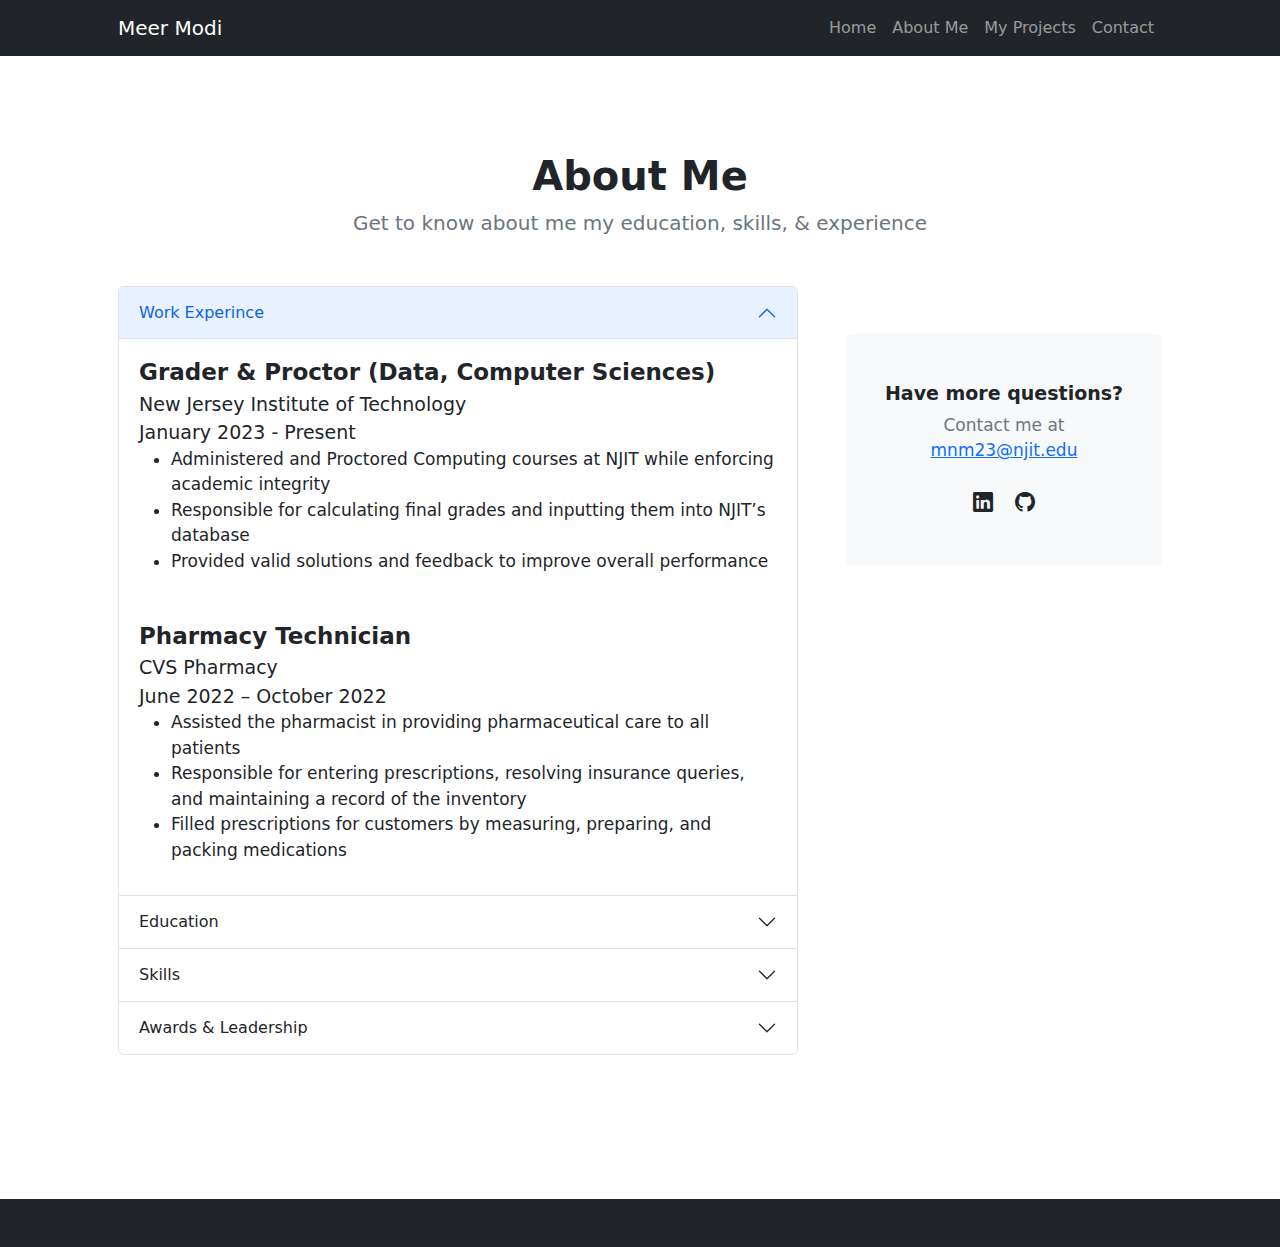
==== aboutMe.html @ 2c604c2f "removing nav link" ====
<!DOCTYPE html>
<html lang="en">
    <head>
        <meta charset="utf-8" />
        <meta name="viewport" content="width=device-width, initial-scale=1, shrink-to-fit=no" />
        <meta name="description" content="Meer Modi">
        <meta name="author" content="Meer Modi" />
        <title>FAQ</title>
        <!-- Favicon-->
        <link rel="icon" type="image/x-icon" href="assets/favicon.ico" />
        <!-- Bootstrap icons-->
        <link href="https://cdn.jsdelivr.net/npm/bootstrap-icons@1.5.0/font/bootstrap-icons.css" rel="stylesheet" />
        <!-- Core theme CSS (includes Bootstrap)-->
        <link href="css/styles.css" rel="stylesheet" />
    </head>
    <body class="d-flex flex-column h-100">
        <div id="loading-section">
            <div class="spinner">
                <div></div>
                <div></div>
                <div></div>
                <div></div>
                <div></div>
                <div></div>
                
            </div>
        </div>
        <main class="flex-shrink-0">
            <!-- Navigation-->
            <nav class="navbar navbar-expand-lg navbar-dark bg-dark">
                <div class="container px-5">
                    <a class="navbar-brand" href="index.html">Meer Modi</a>
                    <button class="navbar-toggler" type="button" data-bs-toggle="collapse" data-bs-target="#navbarSupportedContent" aria-controls="navbarSupportedContent" aria-expanded="false" aria-label="Toggle navigation"><span class="navbar-toggler-icon"></span></button>
                    <div class="collapse navbar-collapse" id="navbarSupportedContent">
                        <ul class="navbar-nav ms-auto mb-2 mb-lg-0">
                            <li class="nav-item"><a class="nav-link" href="index.html">Home</a></li>
                            <li class="nav-item"><a class="nav-link" href="aboutMe.html">About Me</a></li>
                            <li class="nav-item"><a class="nav-link" href="myProjects.html">My Projects</a></li>
                            <li class="nav-item"><a class="nav-link" href="contact.html">Contact</a></li>
                            <!-- <li class="nav-item dropdown">
                                <a class="nav-link dropdown-toggle" id="navbarDropdownPortfolio" href="#" role="button" data-bs-toggle="dropdown" aria-expanded="false">Portfolio</a>
                                <ul class="dropdown-menu dropdown-menu-end" aria-labelledby="navbarDropdownPortfolio">
                                    <li><a class="dropdown-item" href="portfolio-overview.html">Portfolio Overview</a></li>
                                    <li><a class="dropdown-item" href="portfolio-item.html">Portfolio Item</a></li>
                                </ul>
                            </li> -->
                        </ul>
                    </div>
                </div>
            </nav>
            <!-- Page Content-->
            <section class="py-5">
                <div class="container px-5 my-5">
                    <div class="text-center mb-5">
                        <h1 class="fw-bolder">About Me</h1>
                        <p class="lead fw-normal text-muted mb-0">Get to know about me my education, skills, & experience</p>
                    </div>
                    <div class="row gx-5">
                        <div class="col-xl-8">
                            <!-- FAQ Accordion 1-->
                            <div class="accordion mb-5" id="accordionExample">
                                <div class="accordion-item">
                                    <h3 class="accordion-header" id="headingOne"><button class="accordion-button" type="button" data-bs-toggle="collapse" data-bs-target="#collapseOne" aria-expanded="true" aria-controls="collapseOne">Work Experince </button></h3>
                                    <div class="accordion-collapse collapse show" id="collapseOne" aria-labelledby="headingOne" data-bs-parent="#accordionExample">
                                        <div class="accordion-body" style="font-size: 19px;">
                                            <strong style="font-size: 23px;">Grader & Proctor (Data, Computer Sciences)</strong><br>
                                            New Jersey Institute of Technology<br>
                                            January 2023 - Present
                                            <ul>
                                                <li style="font-size: 17px;">Administered and Proctored Computing courses at NJIT while enforcing academic integrity</li>
                                                <li style="font-size: 17px;">Responsible for calculating final grades and inputting them into NJIT’s database</li>
                                                <li style="font-size: 17px;">Provided valid solutions and feedback to improve overall performance</li>
                                            </ul><br>
 
                                            <strong style="font-size: 23px;">Pharmacy Technician</strong><br>
                                            CVS Pharmacy<br>
                                            June 2022 – October 2022
                                            <ul>
                                                <li style="font-size: 17px;">Assisted the pharmacist in providing pharmaceutical care to all patients</li>
                                                <li style="font-size: 17px;">Responsible for entering prescriptions, resolving insurance queries, and maintaining a record of the inventory</li>
                                                <li style="font-size: 17px;">Filled prescriptions for customers by measuring, preparing, and packing medications</li>                                             
                                            </ul>
                                        </div>
                                    </div>
                                </div>
                                <div class="accordion-item">
                                    <h3 class="accordion-header" id="headingTwo"><button class="accordion-button collapsed" type="button" data-bs-toggle="collapse" data-bs-target="#collapseTwo" aria-expanded="false" aria-controls="collapseTwo">Education</button></h3>
                                    <div class="accordion-collapse collapse" id="collapseTwo" aria-labelledby="headingTwo" data-bs-parent="#accordionExample">
                                        <div class="accordion-body" style="font-size: 19px;">
                                            <strong style="font-size: 23px;">New Jersey Institute of Technology</strong><br>
                                            September 2022 - May 2026<br>
                                            <ul>
                                                <li style="font-size: 17px;">GPA: 3.7</li>
                                                <li style="font-size: 17px;">Dean’s List: Fall 2022, Spring 2023</li>
                                            </ul>
                                        </div>
                                    </div>
                                </div>
                                <div class="accordion-item">
                                    <h3 class="accordion-header" id="headingThree"><button class="accordion-button collapsed" type="button" data-bs-toggle="collapse" data-bs-target="#collapseThree" aria-expanded="false" aria-controls="collapseThree">Skills</button></h3>
                                    <div class="accordion-collapse collapse" id="collapseThree" aria-labelledby="headingThree" data-bs-parent="#accordionExample">
                                        <div class="accordion-body" style="font-size: 17px;">
                                            <strong style="font-size: 23px;">Technical</strong><br>
                                            Java, JavaFX, API Integration, PHP, phpMyAdmin, JavaScript, Python, SQL, HTML, CSS, Kotlin, Android Studio, Linux, jQuery<br><br>
                                            <strong style="font-size: 23px;">General</strong> <br>
                                            Problem Solving, Time management, Teamwork, Adaptability, Critical Thinking and Creativity

                                        </div>
                                    </div>
                                </div>
                                <div class="accordion-item">
                                    <h3 class="accordion-header" id="headingFour"><button class="accordion-button collapsed" type="button" data-bs-toggle="collapse" data-bs-target="#collapseFour" aria-expanded="false" aria-controls="collapseFour">Awards & Leadership</button></h3>
                                    <div class="accordion-collapse collapse" id="collapseFour" aria-labelledby="headingFour" data-bs-parent="#accordionExample">
                                        <div class="accordion-body" style="font-size: 19px;">
                                            <strong style="font-size: 23px;">NJIT Cricket Club, Event Coordinator</strong><br>
                                            January 2023 – Present<br>
                                            <ul>
                                                <li style="font-size: 17px;">Managed events, prepared logistics, and communicated with the department for setting up tournament.</li>
                                            </ul>
                                            <strong style="font-size: 23px;">NJ Technology Student Association, Award</strong><br>
                                            June 2022<br>
                                            <ul>
                                                <li style="font-size: 17px;">Awarded the third rank in a website development competition at the state level in New Jersey.</li>
                                            </ul>
                                            <strong style="font-size: 23px;">Chess Club, President</strong><br>
                                            September 2021 – June 2022<br>
                                            <ul>
                                                <li style="font-size: 17px;">Managed the organization, planning, and execution of events every academic semester including competitions.</li>
                                            </ul>
                                            

                                        </div>
                                    </div>
                                </div>
                            </div>
                        </div>
                        <div class="col-xl-4">
                            <div class="card border-0 bg-light mt-xl-5">
                                <div class="card-body p-4 py-lg-5">
                                    <div class="d-flex align-items-center justify-content-center">
                                        <div class="text-center">
                                            <div class="h6 fw-bolder" style="font-size: 19px;">Have more questions?</div>
                                            <p class="text-muted mb-4" style="font-size: 17px;">
                                                Contact me at
                                                <br />
                                                <a href="mailto:mnm23@njit.edu">mnm23@njit.edu</a>
                                            </p>
                                            <a class="fs-5 px-2 link-dark" href="https://www.linkedin.com/in/meermodi/"><i class="bi-linkedin"></i></a>
                                            <a class="fs-5 px-2 link-dark" href="https://github.com/MeerModii"><i class="bi bi-github"></i></a>

                                        </div>
                                    </div>
                                </div>
                            </div>
                        </div>
                    </div>
                </div>
            </section>
        </main>
        <!-- Footer-->
        <footer class="bg-dark py-4 mt-auto">
            <div class="container px-5">
                <div class="row align-items-center justify-content-between flex-column flex-sm-row">

                </div>
            </div>
        </footer>
        <!-- Bootstrap core JS-->
        <script src="https://cdn.jsdelivr.net/npm/bootstrap@5.2.3/dist/js/bootstrap.bundle.min.js"></script>
        <!-- Core theme JS-->
        <script src="js/scripts.js"></script>
        <script>
            document.addEventListener("DOMContentLoaded", function () {
                // Hide loading section once the content is loaded
                document.getElementById("loading-section").style.display = "none";
            });
        </script>
    </body>
</html>
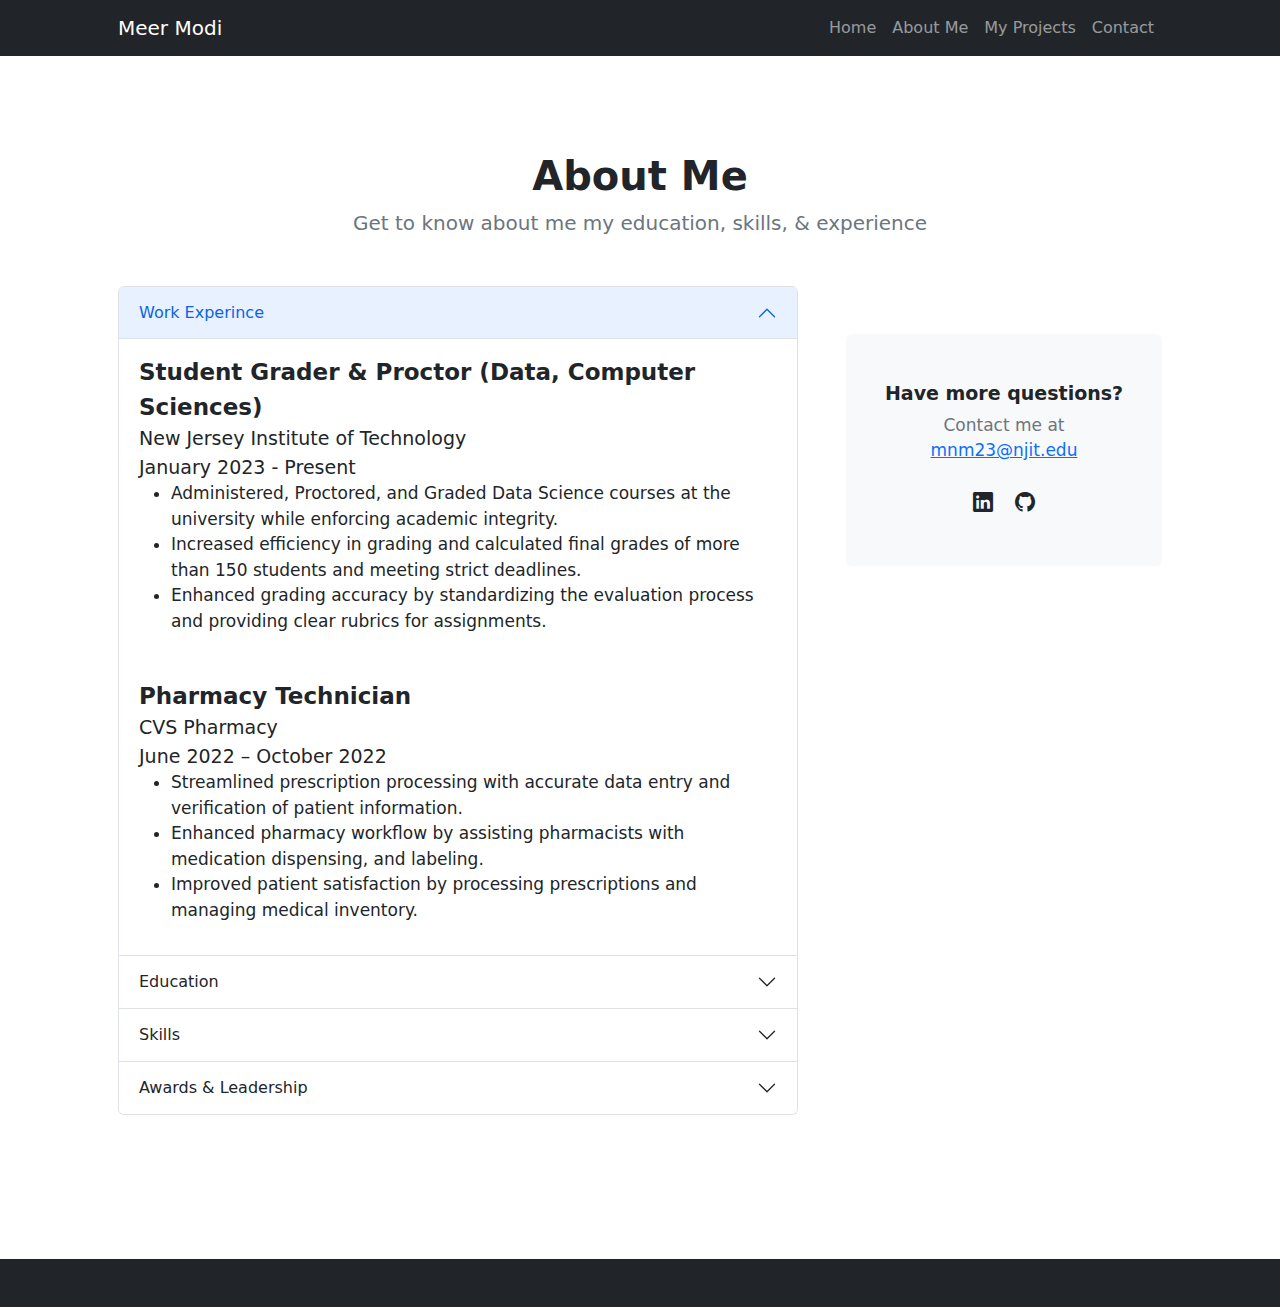
==== commit fec35f89: "updated resume, change in about me section" ====
--- a/aboutMe.html
+++ b/aboutMe.html
@@ -63,22 +63,22 @@
                                     <h3 class="accordion-header" id="headingOne"><button class="accordion-button" type="button" data-bs-toggle="collapse" data-bs-target="#collapseOne" aria-expanded="true" aria-controls="collapseOne">Work Experince </button></h3>
                                     <div class="accordion-collapse collapse show" id="collapseOne" aria-labelledby="headingOne" data-bs-parent="#accordionExample">
                                         <div class="accordion-body" style="font-size: 19px;">
-                                            <strong style="font-size: 23px;">Grader & Proctor (Data, Computer Sciences)</strong><br>
+                                            <strong style="font-size: 23px;">Student Grader & Proctor (Data, Computer Sciences)</strong><br>
                                             New Jersey Institute of Technology<br>
                                             January 2023 - Present
                                             <ul>
-                                                <li style="font-size: 17px;">Administered and Proctored Computing courses at NJIT while enforcing academic integrity</li>
-                                                <li style="font-size: 17px;">Responsible for calculating final grades and inputting them into NJIT’s database</li>
-                                                <li style="font-size: 17px;">Provided valid solutions and feedback to improve overall performance</li>
+                                                <li style="font-size: 17px;">Administered, Proctored, and Graded Data Science courses at the university while enforcing academic integrity.</li>
+                                                <li style="font-size: 17px;">Increased efficiency in grading and calculated final grades of more than 150 students and meeting strict deadlines.</li>
+                                                <li style="font-size: 17px;">Enhanced grading accuracy by standardizing the evaluation process and providing clear rubrics for assignments.</li>
                                             </ul><br>
  
                                             <strong style="font-size: 23px;">Pharmacy Technician</strong><br>
                                             CVS Pharmacy<br>
                                             June 2022 – October 2022
                                             <ul>
-                                                <li style="font-size: 17px;">Assisted the pharmacist in providing pharmaceutical care to all patients</li>
-                                                <li style="font-size: 17px;">Responsible for entering prescriptions, resolving insurance queries, and maintaining a record of the inventory</li>
-                                                <li style="font-size: 17px;">Filled prescriptions for customers by measuring, preparing, and packing medications</li>                                             
+                                                <li style="font-size: 17px;">Streamlined prescription processing with accurate data entry and verification of patient information.</li>
+                                                <li style="font-size: 17px;">Enhanced pharmacy workflow by assisting pharmacists with medication dispensing, and labeling.</li>
+                                                <li style="font-size: 17px;">Improved patient satisfaction by processing prescriptions and managing medical inventory.</li>
                                             </ul>
                                         </div>
                                     </div>
@@ -90,8 +90,8 @@
                                             <strong style="font-size: 23px;">New Jersey Institute of Technology</strong><br>
                                             September 2022 - May 2026<br>
                                             <ul>
-                                                <li style="font-size: 17px;">GPA: 3.7</li>
-                                                <li style="font-size: 17px;">Dean’s List: Fall 2022, Spring 2023</li>
+                                                <li style="font-size: 17px;">GPA: 3.75</li>
+                                                <li style="font-size: 17px;">Dean’s List: Fall 2022, Spring 2023, Fall 2023</li>
                                             </ul>
                                         </div>
                                     </div>
@@ -101,7 +101,7 @@
                                     <div class="accordion-collapse collapse" id="collapseThree" aria-labelledby="headingThree" data-bs-parent="#accordionExample">
                                         <div class="accordion-body" style="font-size: 17px;">
                                             <strong style="font-size: 23px;">Technical</strong><br>
-                                            Java, JavaFX, API Integration, PHP, phpMyAdmin, JavaScript, Python, SQL, HTML, CSS, Kotlin, Android Studio, Linux, jQuery<br><br>
+                                            Java, JavaFX, API Integration, PHP, phpMyAdmin, JavaScript, ElectronJS, Python, MySQL, HTML, CSS, Kotlin, Android Studio, Linux, jQuery<br><br>
                                             <strong style="font-size: 23px;">General</strong> <br>
                                             Problem Solving, Time management, Teamwork, Adaptability, Critical Thinking and Creativity
 
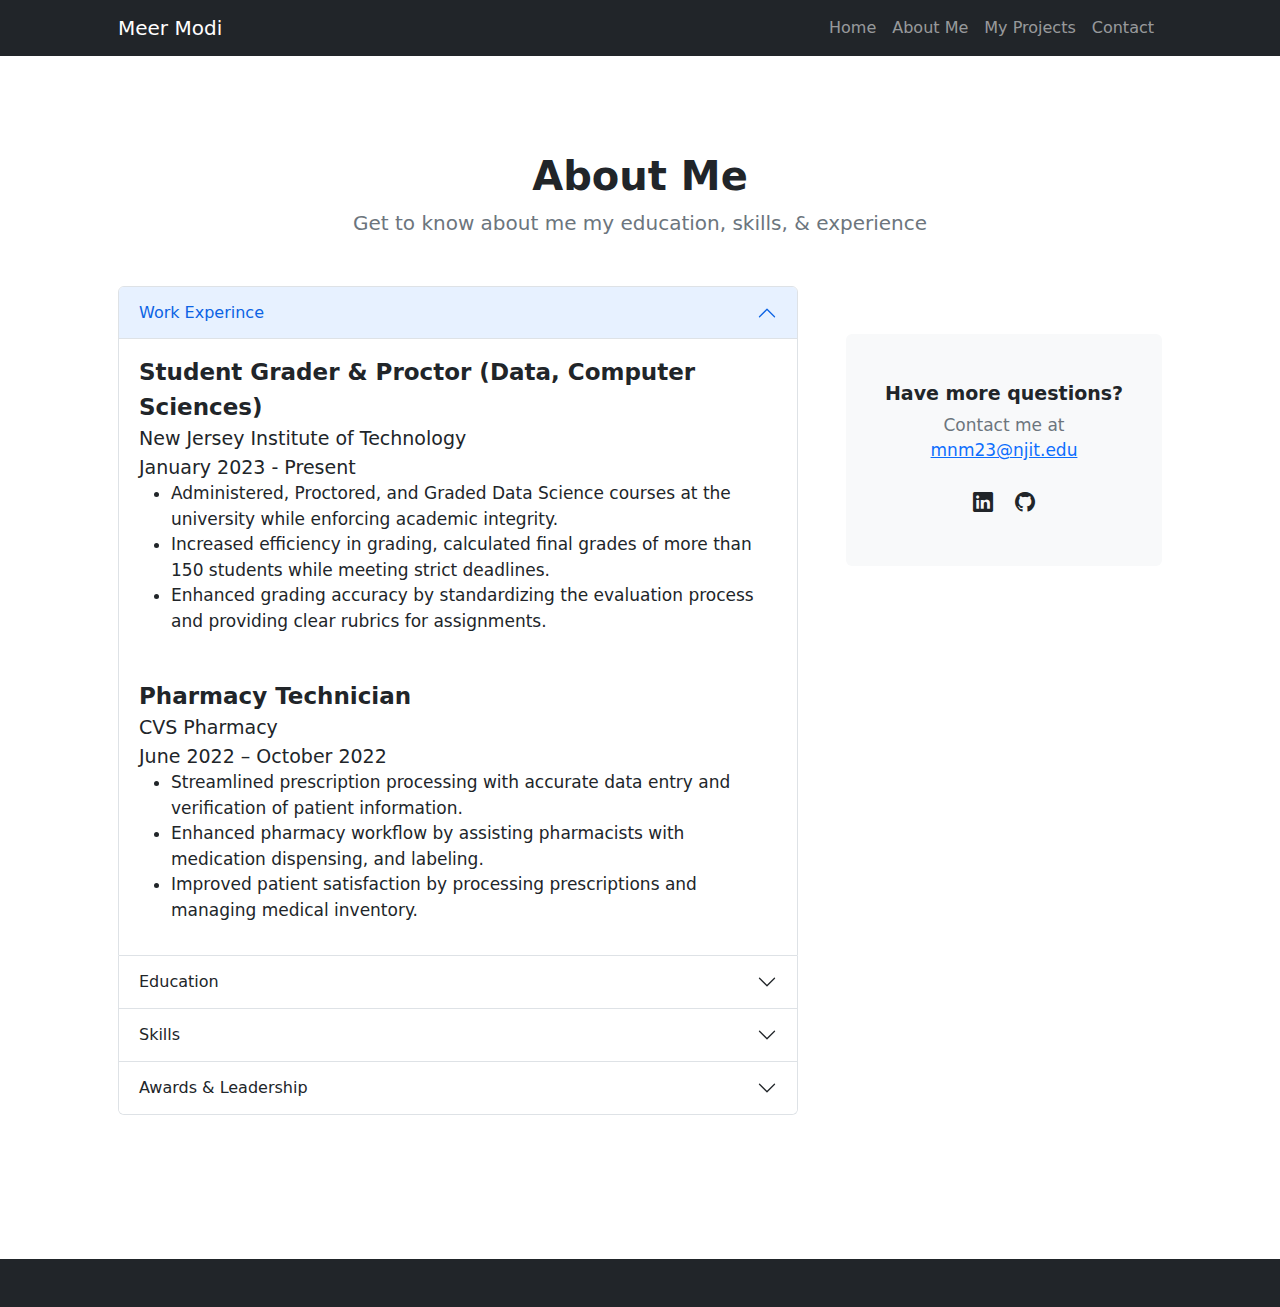
==== commit f7eb3a29: "Update aboutMe.html" ====
--- a/aboutMe.html
+++ b/aboutMe.html
@@ -68,7 +68,7 @@
                                             January 2023 - Present
                                             <ul>
                                                 <li style="font-size: 17px;">Administered, Proctored, and Graded Data Science courses at the university while enforcing academic integrity.</li>
-                                                <li style="font-size: 17px;">Increased efficiency in grading and calculated final grades of more than 150 students and meeting strict deadlines.</li>
+                                                <li style="font-size: 17px;">Increased efficiency in grading, calculated final grades of more than 150 students while meeting strict deadlines.</li>
                                                 <li style="font-size: 17px;">Enhanced grading accuracy by standardizing the evaluation process and providing clear rubrics for assignments.</li>
                                             </ul><br>
  
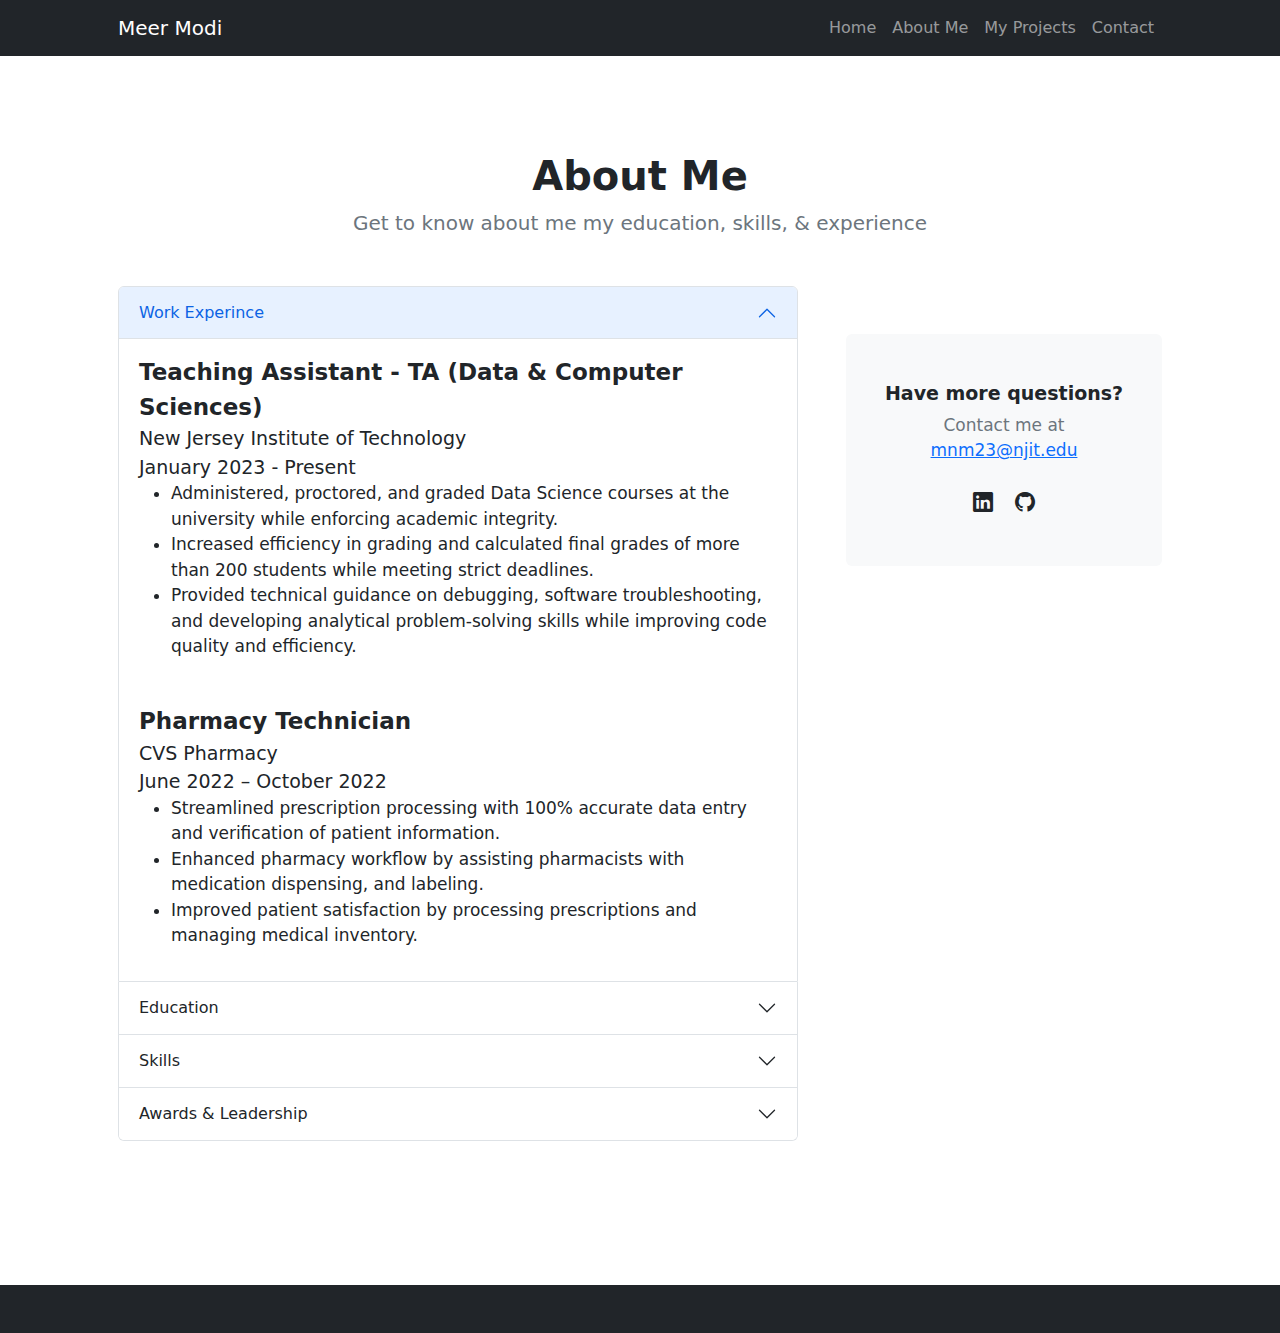
==== commit 2e556bec: "Update aboutMe.html" ====
--- a/aboutMe.html
+++ b/aboutMe.html
@@ -63,20 +63,21 @@
                                     <h3 class="accordion-header" id="headingOne"><button class="accordion-button" type="button" data-bs-toggle="collapse" data-bs-target="#collapseOne" aria-expanded="true" aria-controls="collapseOne">Work Experince </button></h3>
                                     <div class="accordion-collapse collapse show" id="collapseOne" aria-labelledby="headingOne" data-bs-parent="#accordionExample">
                                         <div class="accordion-body" style="font-size: 19px;">
-                                            <strong style="font-size: 23px;">Student Grader & Proctor (Data, Computer Sciences)</strong><br>
+                                            <strong style="font-size: 23px;">Teaching Assistant - TA (Data & Computer Sciences) </strong><br>
                                             New Jersey Institute of Technology<br>
                                             January 2023 - Present
                                             <ul>
-                                                <li style="font-size: 17px;">Administered, Proctored, and Graded Data Science courses at the university while enforcing academic integrity.</li>
-                                                <li style="font-size: 17px;">Increased efficiency in grading, calculated final grades of more than 150 students while meeting strict deadlines.</li>
-                                                <li style="font-size: 17px;">Enhanced grading accuracy by standardizing the evaluation process and providing clear rubrics for assignments.</li>
+                                                <li style="font-size: 17px;">Administered, proctored, and graded Data Science courses at the university while enforcing academic integrity.</li>
+                                                <li style="font-size: 17px;">Increased efficiency in grading and calculated final grades of more than 200 students while meeting strict deadlines.</li>
+                                                <li style="font-size: 17px;">Provided technical guidance on debugging, software troubleshooting, and developing analytical problem-solving skills while
+                                                                                improving code quality and efficiency.</li>
                                             </ul><br>
  
                                             <strong style="font-size: 23px;">Pharmacy Technician</strong><br>
                                             CVS Pharmacy<br>
                                             June 2022 – October 2022
                                             <ul>
-                                                <li style="font-size: 17px;">Streamlined prescription processing with accurate data entry and verification of patient information.</li>
+                                                <li style="font-size: 17px;">Streamlined prescription processing with 100% accurate data entry and verification of patient information.</li>
                                                 <li style="font-size: 17px;">Enhanced pharmacy workflow by assisting pharmacists with medication dispensing, and labeling.</li>
                                                 <li style="font-size: 17px;">Improved patient satisfaction by processing prescriptions and managing medical inventory.</li>
                                             </ul>
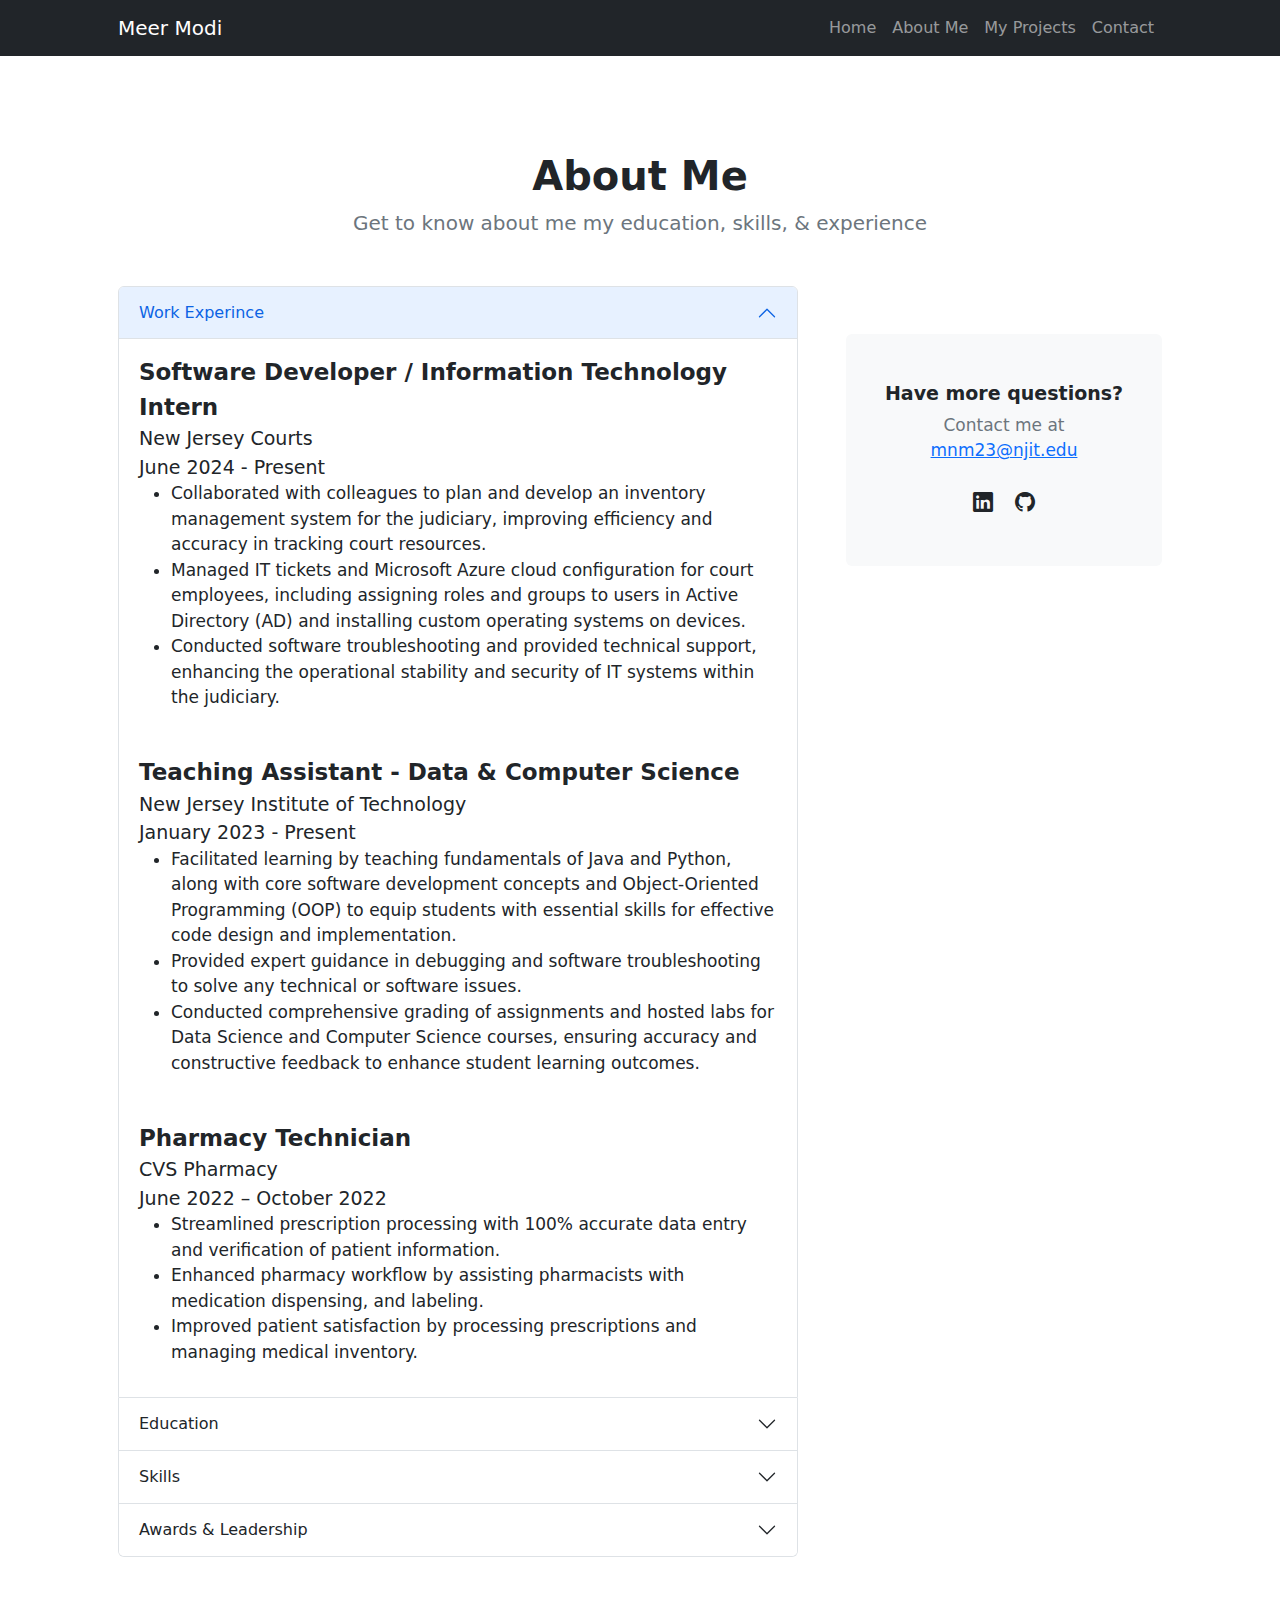
==== commit bc01ee35: "portfolio content update" ====
--- a/aboutMe.html
+++ b/aboutMe.html
@@ -63,14 +63,28 @@
                                     <h3 class="accordion-header" id="headingOne"><button class="accordion-button" type="button" data-bs-toggle="collapse" data-bs-target="#collapseOne" aria-expanded="true" aria-controls="collapseOne">Work Experince </button></h3>
                                     <div class="accordion-collapse collapse show" id="collapseOne" aria-labelledby="headingOne" data-bs-parent="#accordionExample">
                                         <div class="accordion-body" style="font-size: 19px;">
-                                            <strong style="font-size: 23px;">Teaching Assistant - TA (Data & Computer Sciences) </strong><br>
+                                            <strong style="font-size: 23px;">Software Developer / Information Technology Intern</strong><br>
+                                            New Jersey Courts<br>
+                                            June 2024 - Present
+                                            <ul>
+                                                <li style="font-size: 17px;">Collaborated with colleagues to plan and develop an inventory management system for the judiciary, improving efficiency and accuracy in tracking court resources.
+                                                </li>
+                                                <li style="font-size: 17px;">Managed IT tickets and Microsoft Azure cloud configuration for court employees, including assigning roles and groups to users in Active Directory (AD)  and installing custom operating systems on devices.
+
+                                                </li>
+                                                <li style="font-size: 17px;">Conducted software troubleshooting and provided technical support, enhancing the operational stability and security of IT systems within the judiciary.
+                                                </li>
+                                            </ul><br>
+                                            <strong style="font-size: 23px;">Teaching Assistant - Data & Computer Science </strong><br>
                                             New Jersey Institute of Technology<br>
                                             January 2023 - Present
                                             <ul>
-                                                <li style="font-size: 17px;">Administered, proctored, and graded Data Science courses at the university while enforcing academic integrity.</li>
-                                                <li style="font-size: 17px;">Increased efficiency in grading and calculated final grades of more than 200 students while meeting strict deadlines.</li>
-                                                <li style="font-size: 17px;">Provided technical guidance on debugging, software troubleshooting, and developing analytical problem-solving skills while
-                                                                                improving code quality and efficiency.</li>
+                                                <li style="font-size: 17px;">Facilitated learning by teaching fundamentals of Java and Python, along with core software development concepts and Object-Oriented Programming (OOP) to equip students with essential skills for effective code design and implementation.
+                                                </li>
+                                                <li style="font-size: 17px;">Provided expert guidance in debugging and software troubleshooting to solve any technical or software issues.
+                                                </li>
+                                                <li style="font-size: 17px;">Conducted comprehensive grading of assignments and hosted labs for Data Science and Computer Science courses, ensuring accuracy and constructive feedback to enhance student learning outcomes.
+                                                </li>
                                             </ul><br>
  
                                             <strong style="font-size: 23px;">Pharmacy Technician</strong><br>
@@ -92,7 +106,7 @@
                                             September 2022 - May 2026<br>
                                             <ul>
                                                 <li style="font-size: 17px;">GPA: 3.75</li>
-                                                <li style="font-size: 17px;">Dean’s List: Fall 2022, Spring 2023, Fall 2023</li>
+                                                <li style="font-size: 17px;">Dean’s List: Fall 2022, Spring 2023, Fall 2023, Spring 2024</li>
                                             </ul>
                                         </div>
                                     </div>
@@ -102,9 +116,11 @@
                                     <div class="accordion-collapse collapse" id="collapseThree" aria-labelledby="headingThree" data-bs-parent="#accordionExample">
                                         <div class="accordion-body" style="font-size: 17px;">
                                             <strong style="font-size: 23px;">Technical</strong><br>
-                                            Java, JavaFX, API Integration, PHP, phpMyAdmin, JavaScript, ElectronJS, Python, MySQL, HTML, CSS, Kotlin, Android Studio, Linux, jQuery<br><br>
+                                            Technical Skills: Java, C++, Python, JavaScript, PHP, Kotlin, SQL, MySQL, Software Engineering, Application & Web Development,
+Data Structures & Algorithms, JavaFX, ElectronJS, API Integration, Tableau, Software Troubleshooting & debugging, Object-Oriented
+Programming (OOP), Android Studio, Linux, Git, Github, HTML, CSS, jQuery.<br><br>
                                             <strong style="font-size: 23px;">General</strong> <br>
-                                            Problem Solving, Time management, Teamwork, Adaptability, Critical Thinking and Creativity
+                                            Analytical problem solving, Microsoft office, Time management, Teamwork, Critical thinking, Adaptability
 
                                         </div>
                                     </div>
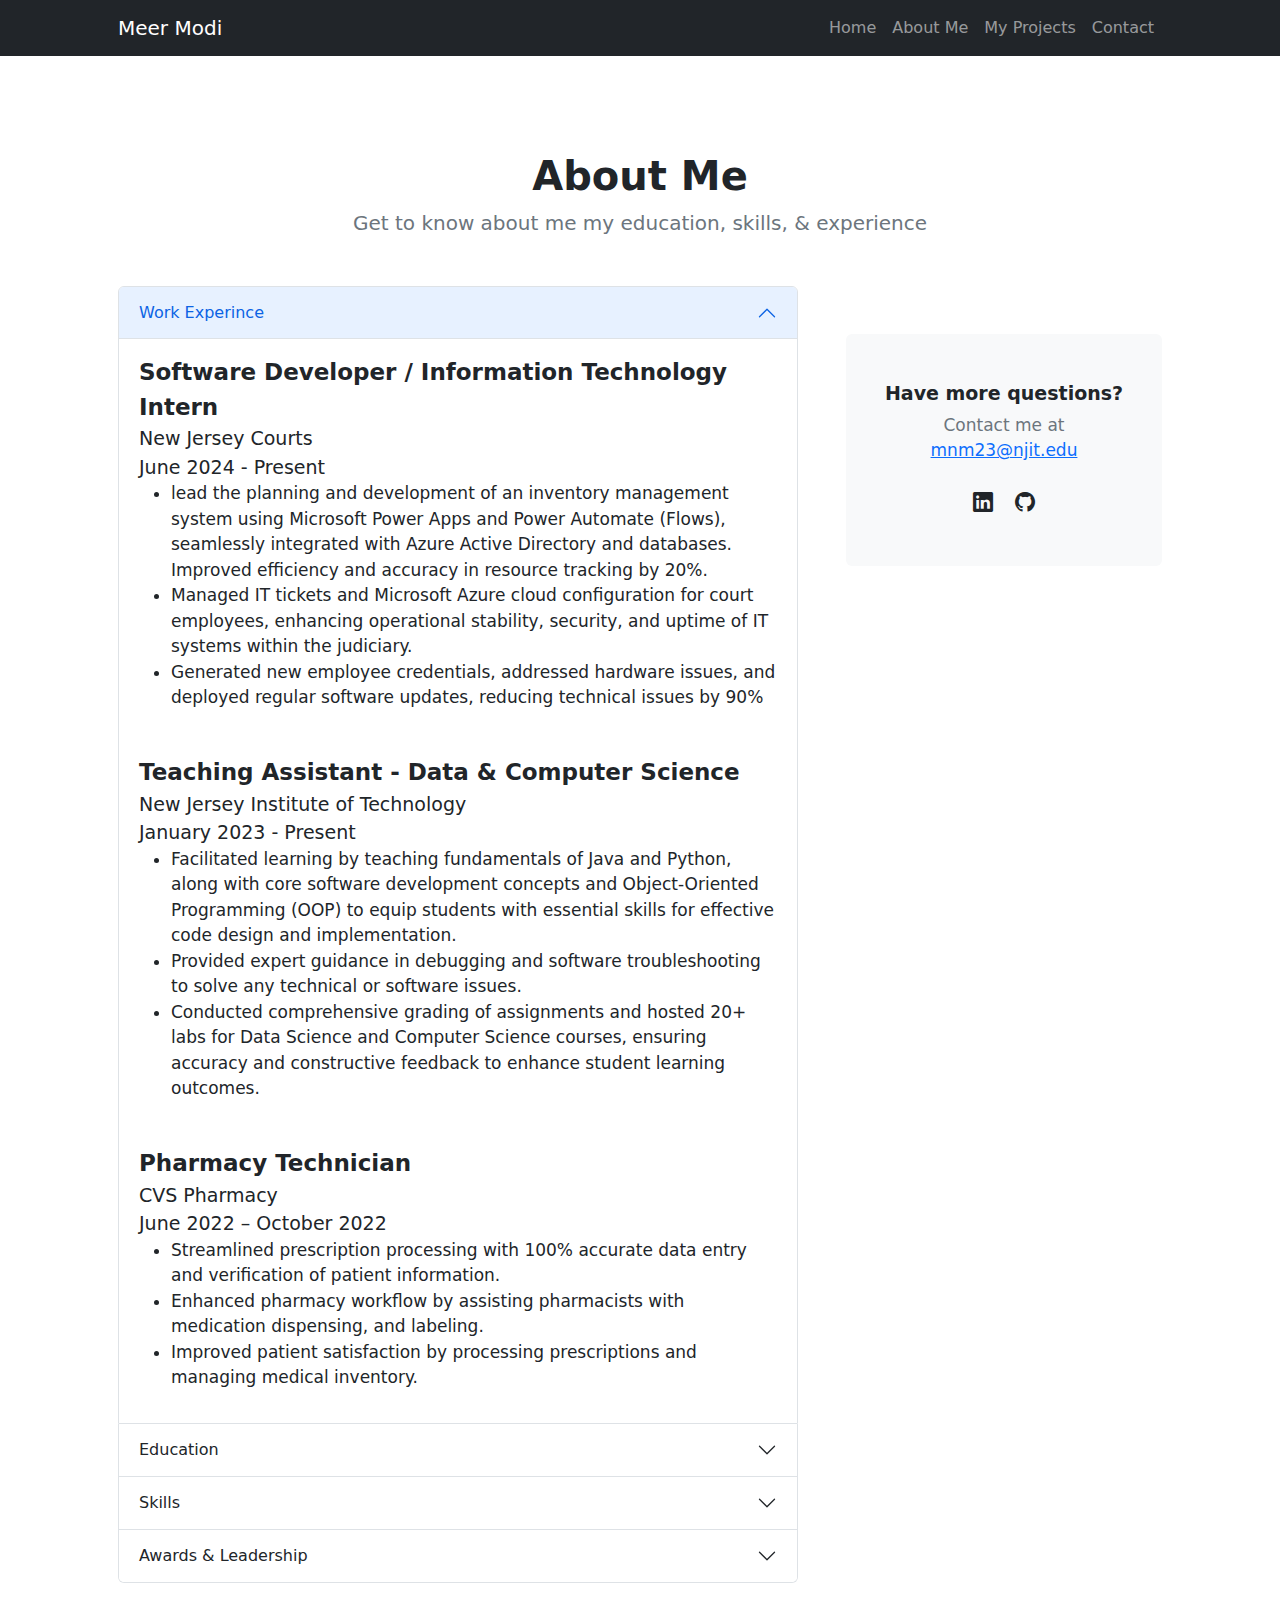
==== commit 14407718: "Update aboutMe.html" ====
--- a/aboutMe.html
+++ b/aboutMe.html
@@ -67,12 +67,15 @@
                                             New Jersey Courts<br>
                                             June 2024 - Present
                                             <ul>
-                                                <li style="font-size: 17px;">Collaborated with colleagues to plan and develop an inventory management system for the judiciary, improving efficiency and accuracy in tracking court resources.
-                                                </li>
-                                                <li style="font-size: 17px;">Managed IT tickets and Microsoft Azure cloud configuration for court employees, including assigning roles and groups to users in Active Directory (AD)  and installing custom operating systems on devices.
+                                                <li style="font-size: 17px;">lead the planning and development of an inventory management system using Microsoft Power Apps and Power Automate (Flows), seamlessly integrated with Azure Active Directory and databases. Improved efficiency and accuracy in resource tracking by 20%.
 
                                                 </li>
-                                                <li style="font-size: 17px;">Conducted software troubleshooting and provided technical support, enhancing the operational stability and security of IT systems within the judiciary.
+                                                <li style="font-size: 17px;">Managed IT tickets and Microsoft Azure cloud configuration for court employees, enhancing operational stability, security, and uptime of IT systems within the judiciary.
+
+
+                                                </li>
+                                                <li style="font-size: 17px;">Generated new employee credentials, addressed hardware issues, and deployed regular software updates, reducing technical issues by 90%
+
                                                 </li>
                                             </ul><br>
                                             <strong style="font-size: 23px;">Teaching Assistant - Data & Computer Science </strong><br>
@@ -83,7 +86,7 @@
                                                 </li>
                                                 <li style="font-size: 17px;">Provided expert guidance in debugging and software troubleshooting to solve any technical or software issues.
                                                 </li>
-                                                <li style="font-size: 17px;">Conducted comprehensive grading of assignments and hosted labs for Data Science and Computer Science courses, ensuring accuracy and constructive feedback to enhance student learning outcomes.
+                                                <li style="font-size: 17px;">Conducted comprehensive grading of assignments and hosted 20+ labs for Data Science and Computer Science courses, ensuring accuracy and constructive feedback to enhance student learning outcomes.
                                                 </li>
                                             </ul><br>
  
